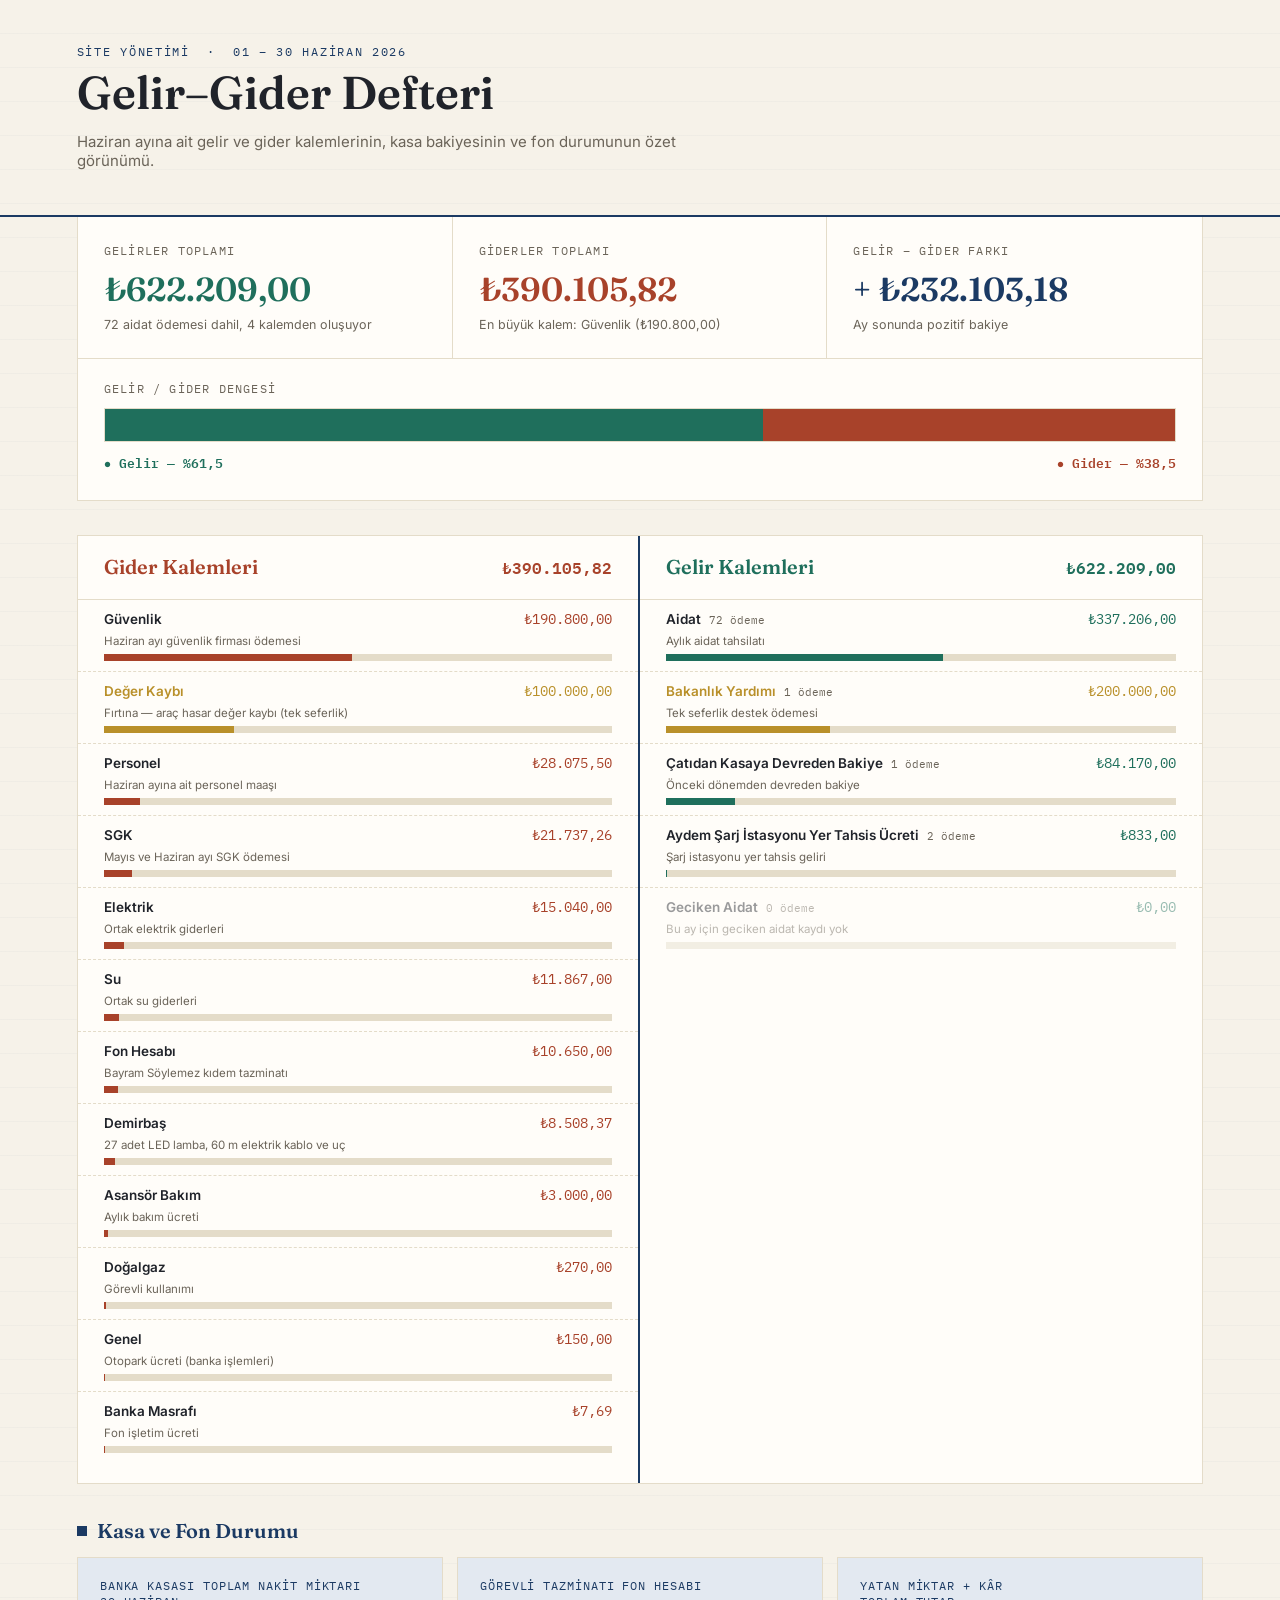
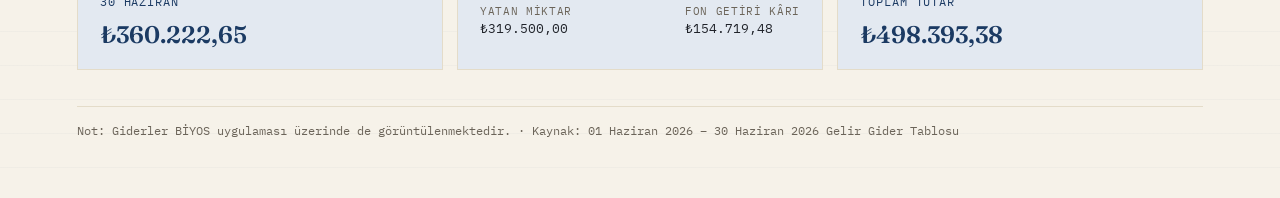
==== index.html @ e523b94d "Add files via upload" ====
<!DOCTYPE html>
<html lang="tr">
<head>
<meta charset="UTF-8">
<title>Haziran 2026 · Gelir–Gider Defteri</title>
<meta name="viewport" content="width=device-width, initial-scale=1.0">
<link rel="preconnect" href="https://fonts.googleapis.com">
<link href="https://fonts.googleapis.com/css2?family=Fraunces:opsz,wght@9..144,400;9..144,500;9..144,600;9..144,700&family=Inter:wght@400;500;600;700&family=IBM+Plex+Mono:wght@400;500;600;700&display=swap" rel="stylesheet">
<style>
  :root{
    --paper:#F6F2E9;
    --paper-rule: rgba(27,58,99,0.06);
    --surface:#FFFDF9;
    --border:#E4DCC9;
    --ink:#20232A;
    --ink-soft:#6B6459;
    --expense:#A8422A;
    --expense-soft:#F4E3DB;
    --income:#1F6F5C;
    --income-soft:#DFEDE7;
    --navy:#1B3A63;
    --navy-soft:#E3E9F1;
    --gold:#B9902A;
  }
  *{box-sizing:border-box;}
  html,body{margin:0;padding:0;}
  body{
    background:
      repeating-linear-gradient(to bottom, transparent 0px, transparent 33px, var(--paper-rule) 34px),
      var(--paper);
    color:var(--ink);
    font-family:'Inter',sans-serif;
    padding:0 0 60px 0;
  }
  .mono{font-family:'IBM Plex Mono',monospace; font-variant-numeric: tabular-nums;}

  /* ===== Header ===== */
  header{
    padding:44px 6vw 30px 6vw;
    border-bottom:2px solid var(--navy);
    position:relative;
  }
  .eyebrow{
    font-family:'IBM Plex Mono',monospace;
    text-transform:uppercase;
    letter-spacing:.14em;
    font-size:12px;
    color:var(--navy);
    margin:0 0 10px 0;
  }
  h1{
    font-family:'Fraunces',serif;
    font-weight:600;
    font-optical-sizing:auto;
    font-size:clamp(28px,4vw,46px);
    margin:0 0 6px 0;
    color:var(--ink);
    line-height:1.05;
  }
  .subtitle{
    color:var(--ink-soft);
    font-size:15px;
    max-width:640px;
  }

  /* ===== Hero stats ===== */
  .hero{
    display:grid;
    grid-template-columns:repeat(3,1fr);
    gap:0;
    margin:0 6vw;
    border:1px solid var(--border);
    border-top:none;
    background:var(--surface);
  }
  .hero-cell{
    padding:26px 26px;
    border-right:1px solid var(--border);
    position:relative;
  }
  .hero-cell:last-child{border-right:none;}
  .hero-cell .label{
    font-size:12px;
    text-transform:uppercase;
    letter-spacing:.1em;
    color:var(--ink-soft);
    font-family:'IBM Plex Mono',monospace;
    margin-bottom:10px;
  }
  .hero-cell .amount{
    font-family:'Fraunces',serif;
    font-size:clamp(22px,2.6vw,34px);
    font-weight:600;
  }
  .hero-cell.expense .amount{color:var(--expense);}
  .hero-cell.income .amount{color:var(--income);}
  .hero-cell.net .amount{color:var(--navy);}
  .hero-cell .sub{
    margin-top:8px;
    font-size:12.5px;
    color:var(--ink-soft);
  }
  .arrow{position:absolute; top:26px; right:26px; font-size:18px; opacity:.5;}

  /* ===== Balance bar (signature) ===== */
  .balance-wrap{
    margin:0 6vw;
    padding:22px 26px 26px 26px;
    background:var(--surface);
    border:1px solid var(--border);
    border-top:none;
  }
  .balance-label{
    font-family:'IBM Plex Mono',monospace;
    font-size:12px;
    text-transform:uppercase;
    letter-spacing:.1em;
    color:var(--ink-soft);
    margin-bottom:12px;
  }
  .balance-track{
    display:flex;
    width:100%;
    height:34px;
    border:1px solid var(--border);
    overflow:hidden;
  }
  .balance-income{background:var(--income);}
  .balance-expense{background:var(--expense);}
  .balance-legend{
    display:flex;
    justify-content:space-between;
    margin-top:10px;
    font-size:12.5px;
    color:var(--ink-soft);
    font-family:'IBM Plex Mono',monospace;
  }
  .balance-legend span.income-tag{color:var(--income); font-weight:600;}
  .balance-legend span.expense-tag{color:var(--expense); font-weight:600;}

  /* ===== Ledger spread ===== */
  .ledger{
    margin:34px 6vw 0 6vw;
    display:grid;
    grid-template-columns:1fr 1fr;
    gap:0;
    border:1px solid var(--border);
  }
  .page{
    background:var(--surface);
    padding:0 0 20px 0;
  }
  .page.expense-page{border-right:2px solid var(--navy);}
  .page-head{
    padding:18px 26px;
    display:flex;
    align-items:baseline;
    justify-content:space-between;
    border-bottom:1px solid var(--border);
  }
  .page-head h2{
    font-family:'Fraunces',serif;
    font-size:20px;
    font-weight:600;
    margin:0;
  }
  .expense-page .page-head h2{color:var(--expense);}
  .income-page .page-head h2{color:var(--income);}
  .page-head .total{
    font-family:'IBM Plex Mono',monospace;
    font-weight:600;
    font-size:16px;
  }
  .expense-page .page-head .total{color:var(--expense);}
  .income-page .page-head .total{color:var(--income);}

  .row{
    padding:10px 26px;
    border-bottom:1px dashed var(--border);
  }
  .row:last-child{border-bottom:none;}
  .row-top{
    display:flex;
    justify-content:space-between;
    align-items:baseline;
    gap:10px;
    margin-bottom:6px;
  }
  .row-name{
    font-weight:600;
    font-size:13.5px;
  }
  .row-amount{
    font-family:'IBM Plex Mono',monospace;
    font-size:13.5px;
    white-space:nowrap;
  }
  .row-desc{
    font-size:11.5px;
    color:var(--ink-soft);
    margin-bottom:6px;
  }
  .bar-track{
    height:7px;
    background:var(--border);
    width:100%;
    overflow:hidden;
  }
  .bar-fill{height:100%;}
  .expense-page .bar-fill{background:var(--expense);}
  .income-page .bar-fill{background:var(--income);}
  .expense-page .row-amount{color:var(--expense);}
  .income-page .row-amount{color:var(--income);}
  .income-page .row-name.count::after{
    content: attr(data-count);
    font-family:'IBM Plex Mono',monospace;
    font-size:10.5px;
    color:var(--ink-soft);
    font-weight:400;
    margin-left:8px;
  }
  .zero-row{opacity:.45;}
  .highlight-row .row-name{color:var(--gold);}
  .highlight-row .bar-fill{background:var(--gold) !important;}
  .highlight-row .row-amount{color:var(--gold) !important;}

  /* ===== Cash section ===== */
  .cash-section{
    margin:34px 6vw 0 6vw;
  }
  .cash-title{
    font-family:'Fraunces',serif;
    font-size:20px;
    font-weight:600;
    color:var(--navy);
    margin-bottom:14px;
    display:flex;
    align-items:center;
    gap:10px;
  }
  .cash-title::before{
    content:"";
    width:10px;height:10px;
    background:var(--navy);
    display:inline-block;
  }
  .cash-grid{
    display:grid;
    grid-template-columns:repeat(3,1fr);
    gap:14px;
  }
  .cash-card{
    background:var(--navy-soft);
    border:1px solid var(--border);
    padding:20px 22px;
  }
  .cash-card .label{
    font-family:'IBM Plex Mono',monospace;
    font-size:11.5px;
    text-transform:uppercase;
    letter-spacing:.08em;
    color:var(--navy);
    margin-bottom:10px;
    line-height:1.4;
  }
  .cash-card .amount{
    font-family:'Fraunces',serif;
    font-size:24px;
    font-weight:600;
    color:var(--navy);
  }
  .cash-card .sub{
    margin-top:8px;
    font-size:12px;
    color:var(--ink-soft);
    font-family:'IBM Plex Mono',monospace;
  }
  .cash-card.wide .split{
    display:flex;
    justify-content:space-between;
    margin-top:8px;
    font-size:13px;
  }
  .cash-card.wide .split div{font-family:'IBM Plex Mono',monospace;}
  .cash-card.wide .split .k{color:var(--ink-soft); font-size:11px; text-transform:uppercase; letter-spacing:.06em; margin-bottom:2px;}

  footer{
    margin:36px 6vw 0 6vw;
    padding-top:16px;
    border-top:1px solid var(--border);
    font-size:11.5px;
    color:var(--ink-soft);
    font-family:'IBM Plex Mono',monospace;
  }

  @media (max-width: 820px){
    .hero{grid-template-columns:1fr;}
    .hero-cell{border-right:none; border-bottom:1px solid var(--border);}
    .arrow{display:none;}
    .ledger{grid-template-columns:1fr;}
    .page.expense-page{border-right:none; border-bottom:2px solid var(--navy);}
    .cash-grid{grid-template-columns:1fr;}
  }

  @media (max-width: 560px){
    header{padding:28px 5vw 22px 5vw;}
    .hero, .balance-wrap, .ledger, .cash-section, footer{margin-left:5vw; margin-right:5vw;}
    h1{font-size:26px;}
    .subtitle{font-size:13.5px;}
    .hero-cell{padding:18px 18px;}
    .hero-cell .amount{font-size:22px;}
    .page-head{padding:14px 16px; flex-wrap:wrap; gap:6px;}
    .page-head h2{font-size:17px;}
    .page-head .total{font-size:14px;}
    .row{padding:9px 16px;}
    .row-top{flex-wrap:wrap; row-gap:2px;}
    .row-name{font-size:12.5px;}
    .row-amount{font-size:12.5px;}
    .row-desc{font-size:10.5px;}
    .cash-card{padding:16px 16px;}
    .cash-card .amount{font-size:20px;}
    .balance-wrap{padding:16px 16px 20px 16px;}
  }

  @media (max-width: 380px){
    .row-name.count::after{display:block; margin-left:0;}
  }
</style>
</head>
<body>

<header>
  <p class="eyebrow">Site Yönetimi &nbsp;·&nbsp; 01 – 30 Haziran 2026</p>
  <h1>Gelir–Gider Defteri</h1>
  <p class="subtitle">Haziran ayına ait gelir ve gider kalemlerinin, kasa bakiyesinin ve fon durumunun özet görünümü.</p>
</header>

<section class="hero">
  <div class="hero-cell income">
    <div class="label">Gelirler Toplamı</div>
    <div class="amount">₺622.209,00</div>
    <div class="sub">72 aidat ödemesi dahil, 4 kalemden oluşuyor</div>
  </div>
  <div class="hero-cell expense">
    <div class="label">Giderler Toplamı</div>
    <div class="amount">₺390.105,82</div>
    <div class="sub">En büyük kalem: Güvenlik (₺190.800,00)</div>
  </div>
  <div class="hero-cell net">
    <div class="label">Gelir – Gider Farkı</div>
    <div class="amount">+ ₺232.103,18</div>
    <div class="sub">Ay sonunda pozitif bakiye</div>
  </div>
</section>

<div class="balance-wrap">
  <div class="balance-label">Gelir / Gider Dengesi</div>
  <div class="balance-track">
    <div class="balance-income" style="width:61.5%"></div>
    <div class="balance-expense" style="width:38.5%"></div>
  </div>
  <div class="balance-legend">
    <span class="income-tag">● Gelir — %61,5</span>
    <span class="expense-tag">● Gider — %38,5</span>
  </div>
</div>

<section class="ledger">

  <!-- EXPENSE PAGE -->
  <div class="page expense-page">
    <div class="page-head">
      <h2>Gider Kalemleri</h2>
      <div class="total mono">₺390.105,82</div>
    </div>

    <div class="row">
      <div class="row-top"><span class="row-name">Güvenlik</span><span class="row-amount">₺190.800,00</span></div>
      <div class="row-desc">Haziran ayı güvenlik firması ödemesi</div>
      <div class="bar-track"><div class="bar-fill" style="width:48.9%"></div></div>
    </div>

    <div class="row highlight-row">
      <div class="row-top"><span class="row-name">Değer Kaybı</span><span class="row-amount">₺100.000,00</span></div>
      <div class="row-desc">Fırtına — araç hasar değer kaybı (tek seferlik)</div>
      <div class="bar-track"><div class="bar-fill" style="width:25.6%"></div></div>
    </div>

    <div class="row">
      <div class="row-top"><span class="row-name">Personel</span><span class="row-amount">₺28.075,50</span></div>
      <div class="row-desc">Haziran ayına ait personel maaşı</div>
      <div class="bar-track"><div class="bar-fill" style="width:7.2%"></div></div>
    </div>

    <div class="row">
      <div class="row-top"><span class="row-name">SGK</span><span class="row-amount">₺21.737,26</span></div>
      <div class="row-desc">Mayıs ve Haziran ayı SGK ödemesi</div>
      <div class="bar-track"><div class="bar-fill" style="width:5.6%"></div></div>
    </div>

    <div class="row">
      <div class="row-top"><span class="row-name">Elektrik</span><span class="row-amount">₺15.040,00</span></div>
      <div class="row-desc">Ortak elektrik giderleri</div>
      <div class="bar-track"><div class="bar-fill" style="width:3.9%"></div></div>
    </div>

    <div class="row">
      <div class="row-top"><span class="row-name">Su</span><span class="row-amount">₺11.867,00</span></div>
      <div class="row-desc">Ortak su giderleri</div>
      <div class="bar-track"><div class="bar-fill" style="width:3.0%"></div></div>
    </div>

    <div class="row">
      <div class="row-top"><span class="row-name">Fon Hesabı</span><span class="row-amount">₺10.650,00</span></div>
      <div class="row-desc">Bayram Söylemez kıdem tazminatı</div>
      <div class="bar-track"><div class="bar-fill" style="width:2.7%"></div></div>
    </div>

    <div class="row">
      <div class="row-top"><span class="row-name">Demirbaş</span><span class="row-amount">₺8.508,37</span></div>
      <div class="row-desc">27 adet LED lamba, 60 m elektrik kablo ve uç</div>
      <div class="bar-track"><div class="bar-fill" style="width:2.2%"></div></div>
    </div>

    <div class="row">
      <div class="row-top"><span class="row-name">Asansör Bakım</span><span class="row-amount">₺3.000,00</span></div>
      <div class="row-desc">Aylık bakım ücreti</div>
      <div class="bar-track"><div class="bar-fill" style="width:0.8%"></div></div>
    </div>

    <div class="row">
      <div class="row-top"><span class="row-name">Doğalgaz</span><span class="row-amount">₺270,00</span></div>
      <div class="row-desc">Görevli kullanımı</div>
      <div class="bar-track"><div class="bar-fill" style="width:0.4%"></div></div>
    </div>

    <div class="row">
      <div class="row-top"><span class="row-name">Genel</span><span class="row-amount">₺150,00</span></div>
      <div class="row-desc">Otopark ücreti (banka işlemleri)</div>
      <div class="bar-track"><div class="bar-fill" style="width:0.2%"></div></div>
    </div>

    <div class="row">
      <div class="row-top"><span class="row-name">Banka Masrafı</span><span class="row-amount">₺7,69</span></div>
      <div class="row-desc">Fon işletim ücreti</div>
      <div class="bar-track"><div class="bar-fill" style="width:0.1%"></div></div>
    </div>
  </div>

  <!-- INCOME PAGE -->
  <div class="page income-page">
    <div class="page-head">
      <h2>Gelir Kalemleri</h2>
      <div class="total mono">₺622.209,00</div>
    </div>

    <div class="row">
      <div class="row-top"><span class="row-name count" data-count="72 ödeme">Aidat</span><span class="row-amount">₺337.206,00</span></div>
      <div class="row-desc">Aylık aidat tahsilatı</div>
      <div class="bar-track"><div class="bar-fill" style="width:54.2%"></div></div>
    </div>

    <div class="row highlight-row">
      <div class="row-top"><span class="row-name count" data-count="1 ödeme">Bakanlık Yardımı</span><span class="row-amount">₺200.000,00</span></div>
      <div class="row-desc">Tek seferlik destek ödemesi</div>
      <div class="bar-track"><div class="bar-fill" style="width:32.1%"></div></div>
    </div>

    <div class="row">
      <div class="row-top"><span class="row-name count" data-count="1 ödeme">Çatıdan Kasaya Devreden Bakiye</span><span class="row-amount">₺84.170,00</span></div>
      <div class="row-desc">Önceki dönemden devreden bakiye</div>
      <div class="bar-track"><div class="bar-fill" style="width:13.5%"></div></div>
    </div>

    <div class="row">
      <div class="row-top"><span class="row-name count" data-count="2 ödeme">Aydem Şarj İstasyonu Yer Tahsis Ücreti</span><span class="row-amount">₺833,00</span></div>
      <div class="row-desc">Şarj istasyonu yer tahsis geliri</div>
      <div class="bar-track"><div class="bar-fill" style="width:0.15%"></div></div>
    </div>

    <div class="row zero-row">
      <div class="row-top"><span class="row-name count" data-count="0 ödeme">Geciken Aidat</span><span class="row-amount">₺0,00</span></div>
      <div class="row-desc">Bu ay için geciken aidat kaydı yok</div>
      <div class="bar-track"><div class="bar-fill" style="width:0%"></div></div>
    </div>
  </div>

</section>

<section class="cash-section">
  <div class="cash-title">Kasa ve Fon Durumu</div>
  <div class="cash-grid">
    <div class="cash-card">
      <div class="label">Banka Kasası Toplam Nakit Miktarı<br>30 Haziran</div>
      <div class="amount">₺360.222,65</div>
    </div>
    <div class="cash-card wide">
      <div class="label">Görevli Tazminatı Fon Hesabı</div>
      <div class="split">
        <div><div class="k">Yatan Miktar</div>₺319.500,00</div>
        <div><div class="k">Fon Getiri Kârı</div>₺154.719,48</div>
      </div>
    </div>
    <div class="cash-card">
      <div class="label">Yatan Miktar + Kâr<br>Toplam Tutar</div>
      <div class="amount">₺498.393,38</div>
    </div>
  </div>
</section>

<footer>
  Not: Giderler BİYOS uygulaması üzerinde de görüntülenmektedir. · Kaynak: 01 Haziran 2026 – 30 Haziran 2026 Gelir Gider Tablosu
</footer>

</body>
</html>
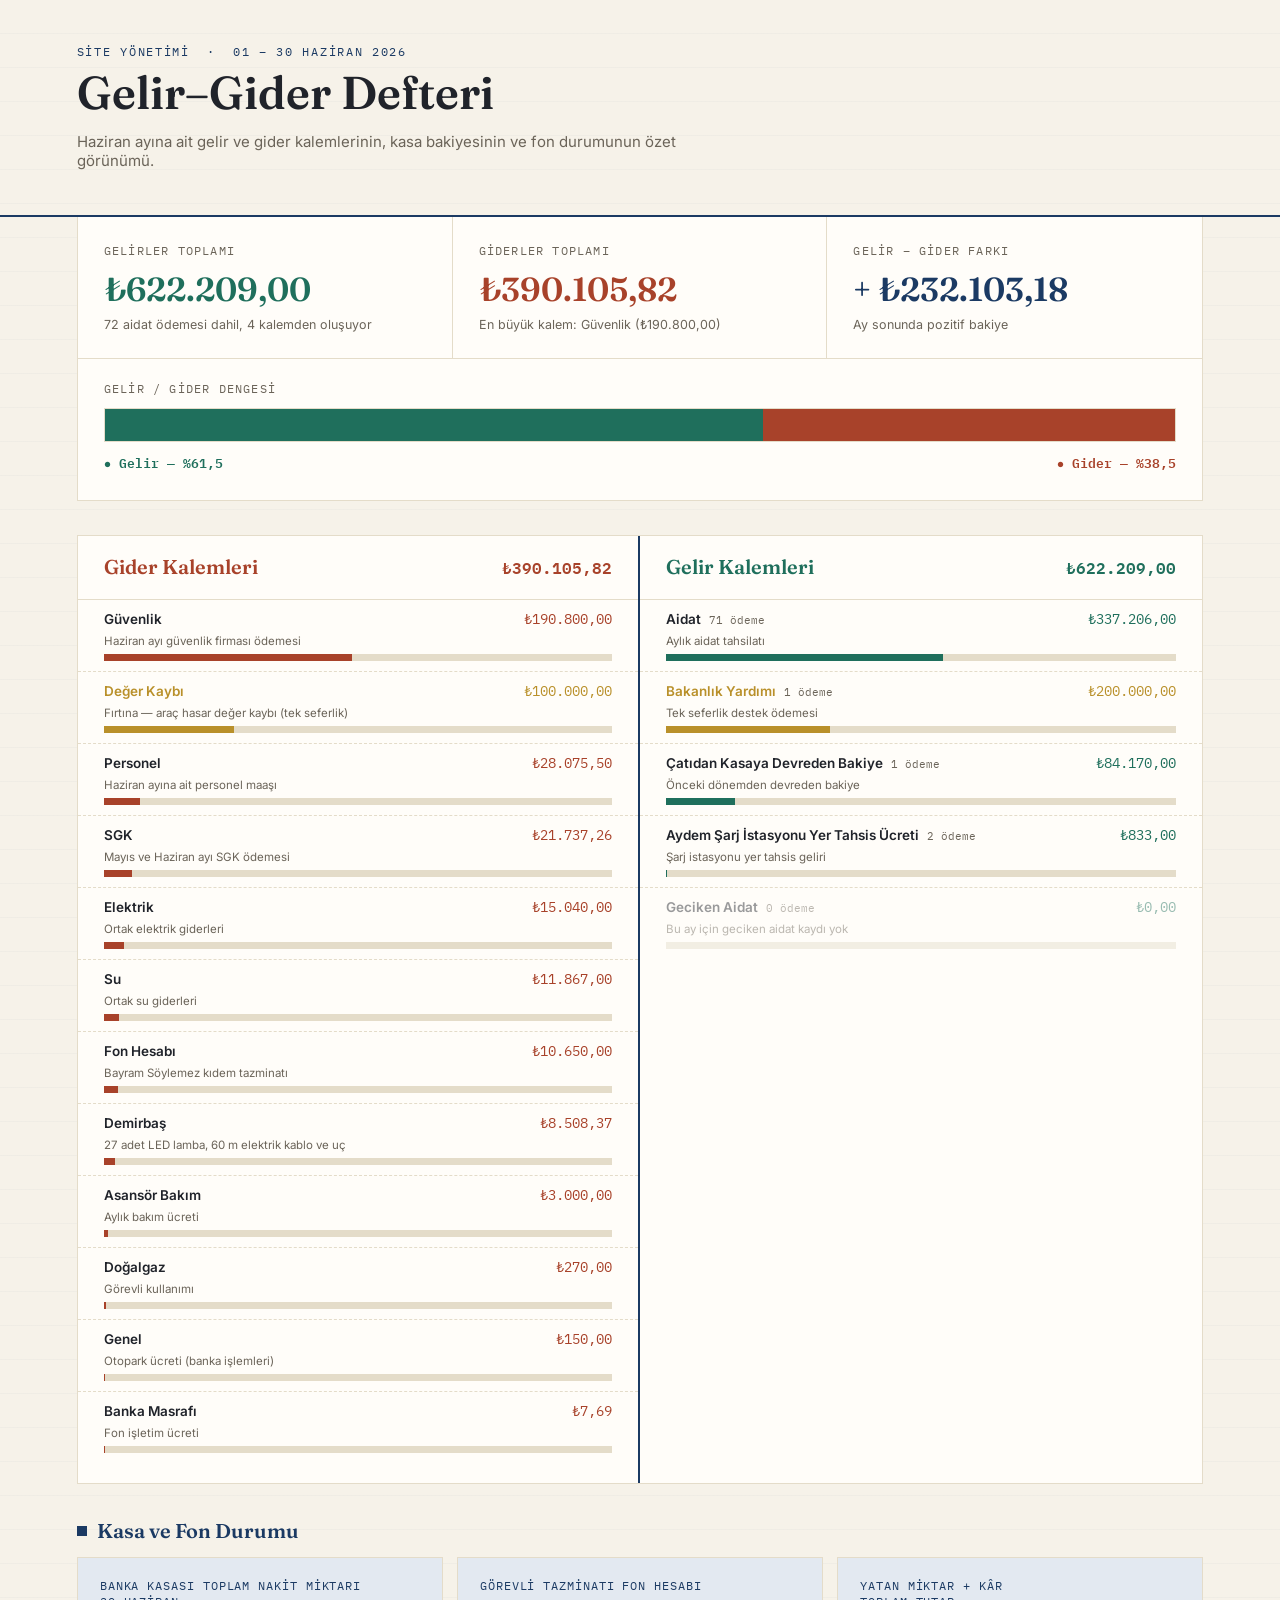
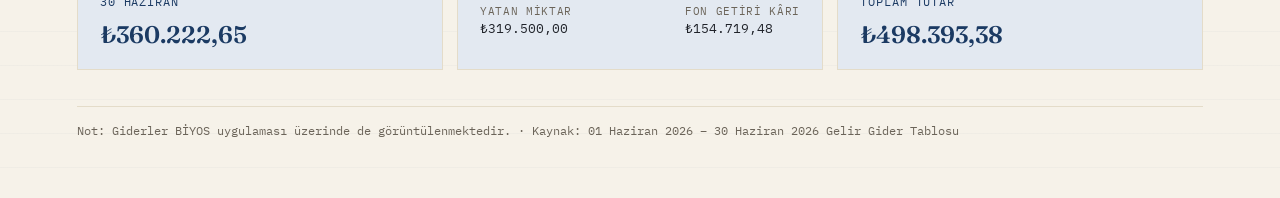
==== commit c2d46f9e: "Update index.html" ====
--- a/index.html
+++ b/index.html
@@ -455,7 +455,7 @@
     </div>
 
     <div class="row">
-      <div class="row-top"><span class="row-name count" data-count="72 ödeme">Aidat</span><span class="row-amount">₺337.206,00</span></div>
+      <div class="row-top"><span class="row-name count" data-count="71 ödeme">Aidat</span><span class="row-amount">₺337.206,00</span></div>
       <div class="row-desc">Aylık aidat tahsilatı</div>
       <div class="bar-track"><div class="bar-fill" style="width:54.2%"></div></div>
     </div>
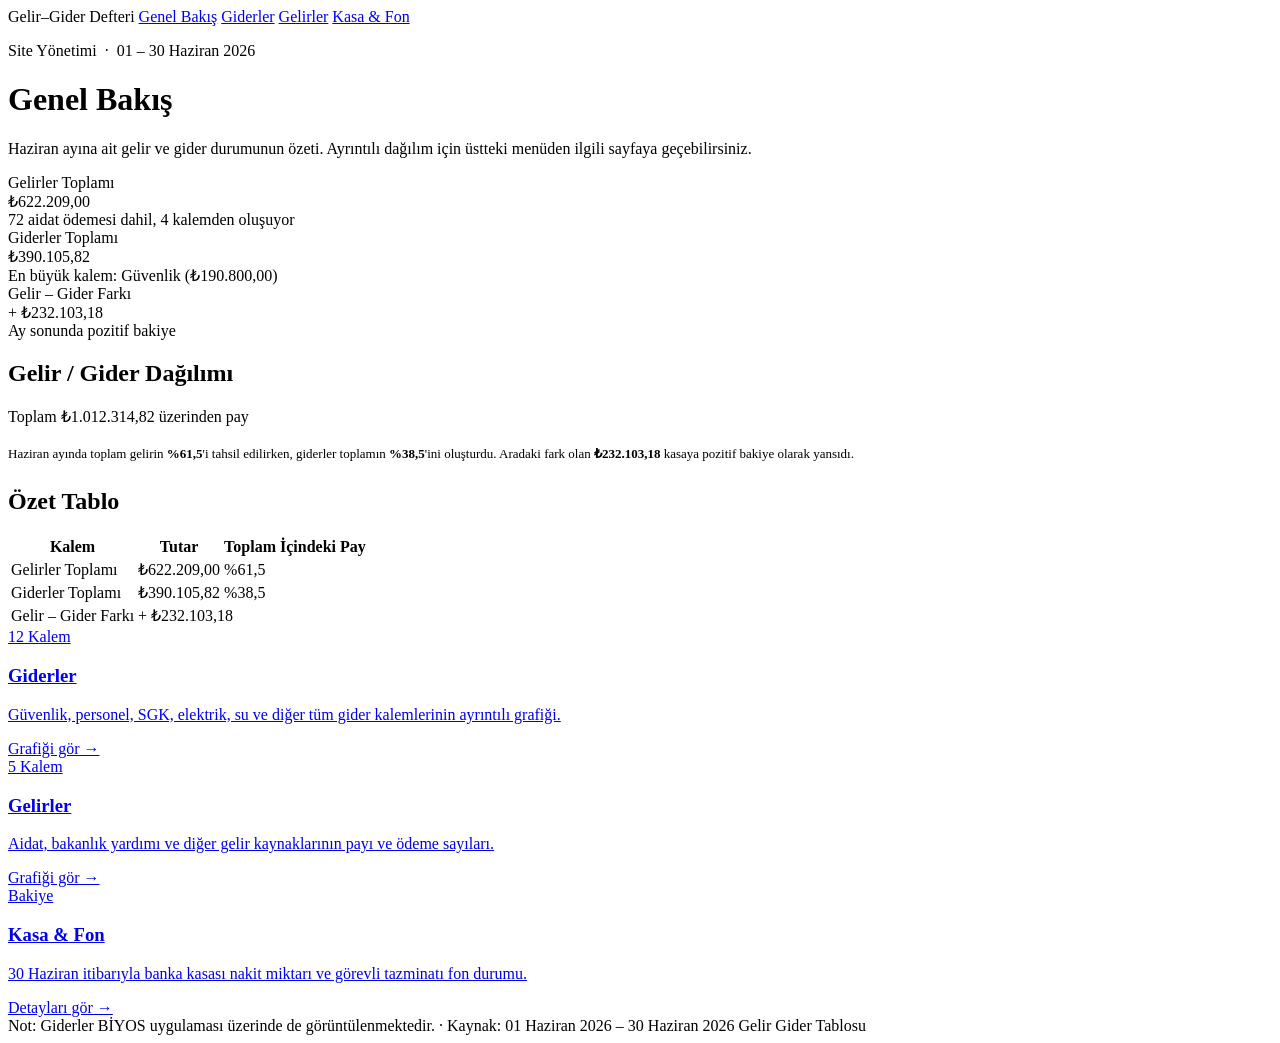
==== commit 4217d53e: "Add files via upload" ====
--- a/index.html
+++ b/index.html
@@ -6,333 +6,22 @@
 <meta name="viewport" content="width=device-width, initial-scale=1.0">
 <link rel="preconnect" href="https://fonts.googleapis.com">
 <link href="https://fonts.googleapis.com/css2?family=Fraunces:opsz,wght@9..144,400;9..144,500;9..144,600;9..144,700&family=Inter:wght@400;500;600;700&family=IBM+Plex+Mono:wght@400;500;600;700&display=swap" rel="stylesheet">
-<style>
-  :root{
-    --paper:#F6F2E9;
-    --paper-rule: rgba(27,58,99,0.06);
-    --surface:#FFFDF9;
-    --border:#E4DCC9;
-    --ink:#20232A;
-    --ink-soft:#6B6459;
-    --expense:#A8422A;
-    --expense-soft:#F4E3DB;
-    --income:#1F6F5C;
-    --income-soft:#DFEDE7;
-    --navy:#1B3A63;
-    --navy-soft:#E3E9F1;
-    --gold:#B9902A;
-  }
-  *{box-sizing:border-box;}
-  html,body{margin:0;padding:0;}
-  body{
-    background:
-      repeating-linear-gradient(to bottom, transparent 0px, transparent 33px, var(--paper-rule) 34px),
-      var(--paper);
-    color:var(--ink);
-    font-family:'Inter',sans-serif;
-    padding:0 0 60px 0;
-  }
-  .mono{font-family:'IBM Plex Mono',monospace; font-variant-numeric: tabular-nums;}
-
-  /* ===== Header ===== */
-  header{
-    padding:44px 6vw 30px 6vw;
-    border-bottom:2px solid var(--navy);
-    position:relative;
-  }
-  .eyebrow{
-    font-family:'IBM Plex Mono',monospace;
-    text-transform:uppercase;
-    letter-spacing:.14em;
-    font-size:12px;
-    color:var(--navy);
-    margin:0 0 10px 0;
-  }
-  h1{
-    font-family:'Fraunces',serif;
-    font-weight:600;
-    font-optical-sizing:auto;
-    font-size:clamp(28px,4vw,46px);
-    margin:0 0 6px 0;
-    color:var(--ink);
-    line-height:1.05;
-  }
-  .subtitle{
-    color:var(--ink-soft);
-    font-size:15px;
-    max-width:640px;
-  }
-
-  /* ===== Hero stats ===== */
-  .hero{
-    display:grid;
-    grid-template-columns:repeat(3,1fr);
-    gap:0;
-    margin:0 6vw;
-    border:1px solid var(--border);
-    border-top:none;
-    background:var(--surface);
-  }
-  .hero-cell{
-    padding:26px 26px;
-    border-right:1px solid var(--border);
-    position:relative;
-  }
-  .hero-cell:last-child{border-right:none;}
-  .hero-cell .label{
-    font-size:12px;
-    text-transform:uppercase;
-    letter-spacing:.1em;
-    color:var(--ink-soft);
-    font-family:'IBM Plex Mono',monospace;
-    margin-bottom:10px;
-  }
-  .hero-cell .amount{
-    font-family:'Fraunces',serif;
-    font-size:clamp(22px,2.6vw,34px);
-    font-weight:600;
-  }
-  .hero-cell.expense .amount{color:var(--expense);}
-  .hero-cell.income .amount{color:var(--income);}
-  .hero-cell.net .amount{color:var(--navy);}
-  .hero-cell .sub{
-    margin-top:8px;
-    font-size:12.5px;
-    color:var(--ink-soft);
-  }
-  .arrow{position:absolute; top:26px; right:26px; font-size:18px; opacity:.5;}
-
-  /* ===== Balance bar (signature) ===== */
-  .balance-wrap{
-    margin:0 6vw;
-    padding:22px 26px 26px 26px;
-    background:var(--surface);
-    border:1px solid var(--border);
-    border-top:none;
-  }
-  .balance-label{
-    font-family:'IBM Plex Mono',monospace;
-    font-size:12px;
-    text-transform:uppercase;
-    letter-spacing:.1em;
-    color:var(--ink-soft);
-    margin-bottom:12px;
-  }
-  .balance-track{
-    display:flex;
-    width:100%;
-    height:34px;
-    border:1px solid var(--border);
-    overflow:hidden;
-  }
-  .balance-income{background:var(--income);}
-  .balance-expense{background:var(--expense);}
-  .balance-legend{
-    display:flex;
-    justify-content:space-between;
-    margin-top:10px;
-    font-size:12.5px;
-    color:var(--ink-soft);
-    font-family:'IBM Plex Mono',monospace;
-  }
-  .balance-legend span.income-tag{color:var(--income); font-weight:600;}
-  .balance-legend span.expense-tag{color:var(--expense); font-weight:600;}
-
-  /* ===== Ledger spread ===== */
-  .ledger{
-    margin:34px 6vw 0 6vw;
-    display:grid;
-    grid-template-columns:1fr 1fr;
-    gap:0;
-    border:1px solid var(--border);
-  }
-  .page{
-    background:var(--surface);
-    padding:0 0 20px 0;
-  }
-  .page.expense-page{border-right:2px solid var(--navy);}
-  .page-head{
-    padding:18px 26px;
-    display:flex;
-    align-items:baseline;
-    justify-content:space-between;
-    border-bottom:1px solid var(--border);
-  }
-  .page-head h2{
-    font-family:'Fraunces',serif;
-    font-size:20px;
-    font-weight:600;
-    margin:0;
-  }
-  .expense-page .page-head h2{color:var(--expense);}
-  .income-page .page-head h2{color:var(--income);}
-  .page-head .total{
-    font-family:'IBM Plex Mono',monospace;
-    font-weight:600;
-    font-size:16px;
-  }
-  .expense-page .page-head .total{color:var(--expense);}
-  .income-page .page-head .total{color:var(--income);}
-
-  .row{
-    padding:10px 26px;
-    border-bottom:1px dashed var(--border);
-  }
-  .row:last-child{border-bottom:none;}
-  .row-top{
-    display:flex;
-    justify-content:space-between;
-    align-items:baseline;
-    gap:10px;
-    margin-bottom:6px;
-  }
-  .row-name{
-    font-weight:600;
-    font-size:13.5px;
-  }
-  .row-amount{
-    font-family:'IBM Plex Mono',monospace;
-    font-size:13.5px;
-    white-space:nowrap;
-  }
-  .row-desc{
-    font-size:11.5px;
-    color:var(--ink-soft);
-    margin-bottom:6px;
-  }
-  .bar-track{
-    height:7px;
-    background:var(--border);
-    width:100%;
-    overflow:hidden;
-  }
-  .bar-fill{height:100%;}
-  .expense-page .bar-fill{background:var(--expense);}
-  .income-page .bar-fill{background:var(--income);}
-  .expense-page .row-amount{color:var(--expense);}
-  .income-page .row-amount{color:var(--income);}
-  .income-page .row-name.count::after{
-    content: attr(data-count);
-    font-family:'IBM Plex Mono',monospace;
-    font-size:10.5px;
-    color:var(--ink-soft);
-    font-weight:400;
-    margin-left:8px;
-  }
-  .zero-row{opacity:.45;}
-  .highlight-row .row-name{color:var(--gold);}
-  .highlight-row .bar-fill{background:var(--gold) !important;}
-  .highlight-row .row-amount{color:var(--gold) !important;}
-
-  /* ===== Cash section ===== */
-  .cash-section{
-    margin:34px 6vw 0 6vw;
-  }
-  .cash-title{
-    font-family:'Fraunces',serif;
-    font-size:20px;
-    font-weight:600;
-    color:var(--navy);
-    margin-bottom:14px;
-    display:flex;
-    align-items:center;
-    gap:10px;
-  }
-  .cash-title::before{
-    content:"";
-    width:10px;height:10px;
-    background:var(--navy);
-    display:inline-block;
-  }
-  .cash-grid{
-    display:grid;
-    grid-template-columns:repeat(3,1fr);
-    gap:14px;
-  }
-  .cash-card{
-    background:var(--navy-soft);
-    border:1px solid var(--border);
-    padding:20px 22px;
-  }
-  .cash-card .label{
-    font-family:'IBM Plex Mono',monospace;
-    font-size:11.5px;
-    text-transform:uppercase;
-    letter-spacing:.08em;
-    color:var(--navy);
-    margin-bottom:10px;
-    line-height:1.4;
-  }
-  .cash-card .amount{
-    font-family:'Fraunces',serif;
-    font-size:24px;
-    font-weight:600;
-    color:var(--navy);
-  }
-  .cash-card .sub{
-    margin-top:8px;
-    font-size:12px;
-    color:var(--ink-soft);
-    font-family:'IBM Plex Mono',monospace;
-  }
-  .cash-card.wide .split{
-    display:flex;
-    justify-content:space-between;
-    margin-top:8px;
-    font-size:13px;
-  }
-  .cash-card.wide .split div{font-family:'IBM Plex Mono',monospace;}
-  .cash-card.wide .split .k{color:var(--ink-soft); font-size:11px; text-transform:uppercase; letter-spacing:.06em; margin-bottom:2px;}
-
-  footer{
-    margin:36px 6vw 0 6vw;
-    padding-top:16px;
-    border-top:1px solid var(--border);
-    font-size:11.5px;
-    color:var(--ink-soft);
-    font-family:'IBM Plex Mono',monospace;
-  }
-
-  @media (max-width: 820px){
-    .hero{grid-template-columns:1fr;}
-    .hero-cell{border-right:none; border-bottom:1px solid var(--border);}
-    .arrow{display:none;}
-    .ledger{grid-template-columns:1fr;}
-    .page.expense-page{border-right:none; border-bottom:2px solid var(--navy);}
-    .cash-grid{grid-template-columns:1fr;}
-  }
-
-  @media (max-width: 560px){
-    header{padding:28px 5vw 22px 5vw;}
-    .hero, .balance-wrap, .ledger, .cash-section, footer{margin-left:5vw; margin-right:5vw;}
-    h1{font-size:26px;}
-    .subtitle{font-size:13.5px;}
-    .hero-cell{padding:18px 18px;}
-    .hero-cell .amount{font-size:22px;}
-    .page-head{padding:14px 16px; flex-wrap:wrap; gap:6px;}
-    .page-head h2{font-size:17px;}
-    .page-head .total{font-size:14px;}
-    .row{padding:9px 16px;}
-    .row-top{flex-wrap:wrap; row-gap:2px;}
-    .row-name{font-size:12.5px;}
-    .row-amount{font-size:12.5px;}
-    .row-desc{font-size:10.5px;}
-    .cash-card{padding:16px 16px;}
-    .cash-card .amount{font-size:20px;}
-    .balance-wrap{padding:16px 16px 20px 16px;}
-  }
-
-  @media (max-width: 380px){
-    .row-name.count::after{display:block; margin-left:0;}
-  }
-</style>
+<link rel="stylesheet" href="assets/style.css">
 </head>
 <body>
 
-<header>
+<nav class="topnav">
+  <span class="brand">Gelir–Gider Defteri</span>
+  <a href="index.html" class="active">Genel Bakış</a>
+  <a href="giderler.html">Giderler</a>
+  <a href="gelirler.html">Gelirler</a>
+  <a href="kasa.html">Kasa &amp; Fon</a>
+</nav>
+
+<header class="page-header">
   <p class="eyebrow">Site Yönetimi &nbsp;·&nbsp; 01 – 30 Haziran 2026</p>
-  <h1>Gelir–Gider Defteri</h1>
-  <p class="subtitle">Haziran ayına ait gelir ve gider kalemlerinin, kasa bakiyesinin ve fon durumunun özet görünümü.</p>
+  <h1>Genel Bakış</h1>
+  <p class="subtitle">Haziran ayına ait gelir ve gider durumunun özeti. Ayrıntılı dağılım için üstteki menüden ilgili sayfaya geçebilirsiniz.</p>
 </header>
 
 <section class="hero">
@@ -353,164 +42,89 @@
   </div>
 </section>
 
-<div class="balance-wrap">
-  <div class="balance-label">Gelir / Gider Dengesi</div>
-  <div class="balance-track">
-    <div class="balance-income" style="width:61.5%"></div>
-    <div class="balance-expense" style="width:38.5%"></div>
+<section class="section">
+  <div class="section-head">
+    <h2>Gelir / Gider Dağılımı</h2>
   </div>
-  <div class="balance-legend">
-    <span class="income-tag">● Gelir — %61,5</span>
-    <span class="expense-tag">● Gider — %38,5</span>
-  </div>
-</div>
-
-<section class="ledger">
-
-  <!-- EXPENSE PAGE -->
-  <div class="page expense-page">
-    <div class="page-head">
-      <h2>Gider Kalemleri</h2>
-      <div class="total mono">₺390.105,82</div>
-    </div>
-
-    <div class="row">
-      <div class="row-top"><span class="row-name">Güvenlik</span><span class="row-amount">₺190.800,00</span></div>
-      <div class="row-desc">Haziran ayı güvenlik firması ödemesi</div>
-      <div class="bar-track"><div class="bar-fill" style="width:48.9%"></div></div>
-    </div>
-
-    <div class="row highlight-row">
-      <div class="row-top"><span class="row-name">Değer Kaybı</span><span class="row-amount">₺100.000,00</span></div>
-      <div class="row-desc">Fırtına — araç hasar değer kaybı (tek seferlik)</div>
-      <div class="bar-track"><div class="bar-fill" style="width:25.6%"></div></div>
-    </div>
-
-    <div class="row">
-      <div class="row-top"><span class="row-name">Personel</span><span class="row-amount">₺28.075,50</span></div>
-      <div class="row-desc">Haziran ayına ait personel maaşı</div>
-      <div class="bar-track"><div class="bar-fill" style="width:7.2%"></div></div>
-    </div>
-
-    <div class="row">
-      <div class="row-top"><span class="row-name">SGK</span><span class="row-amount">₺21.737,26</span></div>
-      <div class="row-desc">Mayıs ve Haziran ayı SGK ödemesi</div>
-      <div class="bar-track"><div class="bar-fill" style="width:5.6%"></div></div>
-    </div>
-
-    <div class="row">
-      <div class="row-top"><span class="row-name">Elektrik</span><span class="row-amount">₺15.040,00</span></div>
-      <div class="row-desc">Ortak elektrik giderleri</div>
-      <div class="bar-track"><div class="bar-fill" style="width:3.9%"></div></div>
-    </div>
-
-    <div class="row">
-      <div class="row-top"><span class="row-name">Su</span><span class="row-amount">₺11.867,00</span></div>
-      <div class="row-desc">Ortak su giderleri</div>
-      <div class="bar-track"><div class="bar-fill" style="width:3.0%"></div></div>
-    </div>
-
-    <div class="row">
-      <div class="row-top"><span class="row-name">Fon Hesabı</span><span class="row-amount">₺10.650,00</span></div>
-      <div class="row-desc">Bayram Söylemez kıdem tazminatı</div>
-      <div class="bar-track"><div class="bar-fill" style="width:2.7%"></div></div>
-    </div>
-
-    <div class="row">
-      <div class="row-top"><span class="row-name">Demirbaş</span><span class="row-amount">₺8.508,37</span></div>
-      <div class="row-desc">27 adet LED lamba, 60 m elektrik kablo ve uç</div>
-      <div class="bar-track"><div class="bar-fill" style="width:2.2%"></div></div>
-    </div>
-
-    <div class="row">
-      <div class="row-top"><span class="row-name">Asansör Bakım</span><span class="row-amount">₺3.000,00</span></div>
-      <div class="row-desc">Aylık bakım ücreti</div>
-      <div class="bar-track"><div class="bar-fill" style="width:0.8%"></div></div>
-    </div>
-
-    <div class="row">
-      <div class="row-top"><span class="row-name">Doğalgaz</span><span class="row-amount">₺270,00</span></div>
-      <div class="row-desc">Görevli kullanımı</div>
-      <div class="bar-track"><div class="bar-fill" style="width:0.4%"></div></div>
-    </div>
-
-    <div class="row">
-      <div class="row-top"><span class="row-name">Genel</span><span class="row-amount">₺150,00</span></div>
-      <div class="row-desc">Otopark ücreti (banka işlemleri)</div>
-      <div class="bar-track"><div class="bar-fill" style="width:0.2%"></div></div>
-    </div>
-
-    <div class="row">
-      <div class="row-top"><span class="row-name">Banka Masrafı</span><span class="row-amount">₺7,69</span></div>
-      <div class="row-desc">Fon işletim ücreti</div>
-      <div class="bar-track"><div class="bar-fill" style="width:0.1%"></div></div>
-    </div>
-  </div>
-
-  <!-- INCOME PAGE -->
-  <div class="page income-page">
-    <div class="page-head">
-      <h2>Gelir Kalemleri</h2>
-      <div class="total mono">₺622.209,00</div>
-    </div>
-
-    <div class="row">
-      <div class="row-top"><span class="row-name count" data-count="71 ödeme">Aidat</span><span class="row-amount">₺337.206,00</span></div>
-      <div class="row-desc">Aylık aidat tahsilatı</div>
-      <div class="bar-track"><div class="bar-fill" style="width:54.2%"></div></div>
-    </div>
-
-    <div class="row highlight-row">
-      <div class="row-top"><span class="row-name count" data-count="1 ödeme">Bakanlık Yardımı</span><span class="row-amount">₺200.000,00</span></div>
-      <div class="row-desc">Tek seferlik destek ödemesi</div>
-      <div class="bar-track"><div class="bar-fill" style="width:32.1%"></div></div>
-    </div>
-
-    <div class="row">
-      <div class="row-top"><span class="row-name count" data-count="1 ödeme">Çatıdan Kasaya Devreden Bakiye</span><span class="row-amount">₺84.170,00</span></div>
-      <div class="row-desc">Önceki dönemden devreden bakiye</div>
-      <div class="bar-track"><div class="bar-fill" style="width:13.5%"></div></div>
-    </div>
-
-    <div class="row">
-      <div class="row-top"><span class="row-name count" data-count="2 ödeme">Aydem Şarj İstasyonu Yer Tahsis Ücreti</span><span class="row-amount">₺833,00</span></div>
-      <div class="row-desc">Şarj istasyonu yer tahsis geliri</div>
-      <div class="bar-track"><div class="bar-fill" style="width:0.15%"></div></div>
-    </div>
-
-    <div class="row zero-row">
-      <div class="row-top"><span class="row-name count" data-count="0 ödeme">Geciken Aidat</span><span class="row-amount">₺0,00</span></div>
-      <div class="row-desc">Bu ay için geciken aidat kaydı yok</div>
-      <div class="bar-track"><div class="bar-fill" style="width:0%"></div></div>
-    </div>
-  </div>
-
-</section>
-
-<section class="cash-section">
-  <div class="cash-title">Kasa ve Fon Durumu</div>
-  <div class="cash-grid">
-    <div class="cash-card">
-      <div class="label">Banka Kasası Toplam Nakit Miktarı<br>30 Haziran</div>
-      <div class="amount">₺360.222,65</div>
-    </div>
-    <div class="cash-card wide">
-      <div class="label">Görevli Tazminatı Fon Hesabı</div>
-      <div class="split">
-        <div><div class="k">Yatan Miktar</div>₺319.500,00</div>
-        <div><div class="k">Fon Getiri Kârı</div>₺154.719,48</div>
+  <div class="section-body">
+    <div class="chart-grid">
+      <div class="chart-box">
+        <div class="donut-wrap" id="balanceChartWrap">
+          <div class="donut" id="balanceChart"></div>
+          <div class="donut-hole"><div class="value"></div><div class="label"></div></div>
+        </div>
+        <div class="chart-caption">Toplam ₺1.012.314,82 üzerinden pay</div>
       </div>
-    </div>
-    <div class="cash-card">
-      <div class="label">Yatan Miktar + Kâr<br>Toplam Tutar</div>
-      <div class="amount">₺498.393,38</div>
+      <div>
+        <div class="legend-list" id="balanceLegend"></div>
+        <p style="font-size:13px; color:var(--ink-soft); margin-top:18px; line-height:1.6;">
+          Haziran ayında toplam gelirin <strong style="color:var(--income)">%61,5</strong>'i tahsil edilirken, giderler toplamın
+          <strong style="color:var(--expense)">%38,5</strong>'ini oluşturdu. Aradaki fark olan
+          <strong style="color:var(--navy)">₺232.103,18</strong> kasaya pozitif bakiye olarak yansıdı.
+        </p>
+      </div>
     </div>
   </div>
 </section>
 
-<footer>
+<section class="section" style="margin-top:24px;">
+  <div class="section-head">
+    <h2>Özet Tablo</h2>
+  </div>
+  <div class="section-body">
+    <div class="table-wrap">
+      <table class="data-table">
+        <thead>
+          <tr><th>Kalem</th><th class="num">Tutar</th><th class="num">Toplam İçindeki Pay</th></tr>
+        </thead>
+        <tbody>
+          <tr><td class="cat"><span class="cat-dot" style="background:#1F6F5C"></span>Gelirler Toplamı</td><td class="num" style="color:var(--income)">₺622.209,00</td><td class="num">%61,5</td></tr>
+          <tr><td class="cat"><span class="cat-dot" style="background:#A8422A"></span>Giderler Toplamı</td><td class="num" style="color:var(--expense)">₺390.105,82</td><td class="num">%38,5</td></tr>
+        </tbody>
+        <tfoot>
+          <tr><td class="cat">Gelir – Gider Farkı</td><td class="num" colspan="2" style="color:var(--navy)">+ ₺232.103,18</td></tr>
+        </tfoot>
+      </table>
+    </div>
+  </div>
+</section>
+
+<div class="nav-cards">
+  <a class="nav-card" href="giderler.html">
+    <div class="tag">12 Kalem</div>
+    <h3>Giderler</h3>
+    <p>Güvenlik, personel, SGK, elektrik, su ve diğer tüm gider kalemlerinin ayrıntılı grafiği.</p>
+    <div class="go">Grafiği gör →</div>
+  </a>
+  <a class="nav-card" href="gelirler.html">
+    <div class="tag">5 Kalem</div>
+    <h3>Gelirler</h3>
+    <p>Aidat, bakanlık yardımı ve diğer gelir kaynaklarının payı ve ödeme sayıları.</p>
+    <div class="go">Grafiği gör →</div>
+  </a>
+  <a class="nav-card" href="kasa.html">
+    <div class="tag">Bakiye</div>
+    <h3>Kasa &amp; Fon</h3>
+    <p>30 Haziran itibarıyla banka kasası nakit miktarı ve görevli tazminatı fon durumu.</p>
+    <div class="go">Detayları gör →</div>
+  </a>
+</div>
+
+<footer class="page-footer">
   Not: Giderler BİYOS uygulaması üzerinde de görüntülenmektedir. · Kaynak: 01 Haziran 2026 – 30 Haziran 2026 Gelir Gider Tablosu
 </footer>
 
+<script src="assets/data.js"></script>
+<script src="assets/charts.js"></script>
+<script>
+renderDonut('balanceChart', 'balanceLegend',
+  [
+    { name: 'Gelir', amount: TOTALS.gelir, color: '#1F6F5C' },
+    { name: 'Gider', amount: TOTALS.gider, color: '#A8422A' }
+  ],
+  formatTL(TOTALS.gelir - TOTALS.gider).replace('₺','+ ₺'),
+  'Net Fark'
+);
+</script>
 </body>
 </html>
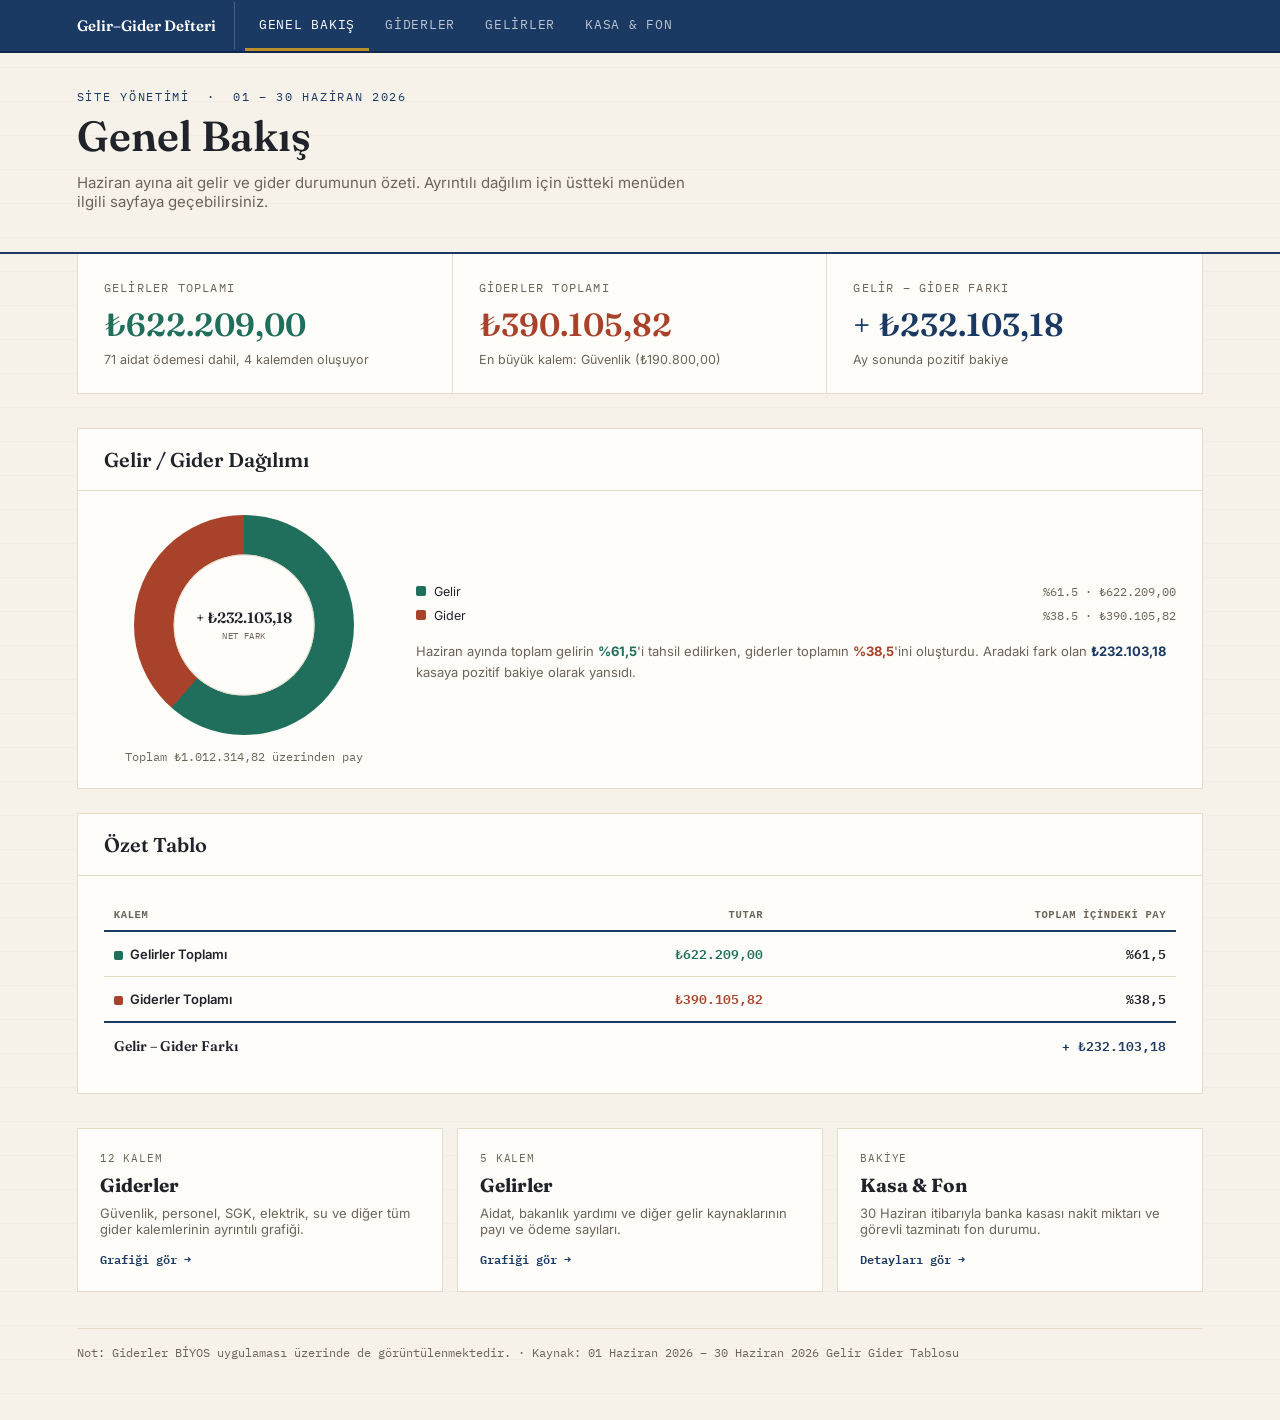
==== commit 3b6feb5d: "Update index.html" ====
--- a/index.html
+++ b/index.html
@@ -28,7 +28,7 @@
   <div class="hero-cell income">
     <div class="label">Gelirler Toplamı</div>
     <div class="amount">₺622.209,00</div>
-    <div class="sub">72 aidat ödemesi dahil, 4 kalemden oluşuyor</div>
+    <div class="sub">71 aidat ödemesi dahil, 4 kalemden oluşuyor</div>
   </div>
   <div class="hero-cell expense">
     <div class="label">Giderler Toplamı</div>
--- a/assets/style.css
+++ b/assets/style.css
@@ -0,0 +1,423 @@
+:root{
+  --paper:#F6F2E9;
+  --paper-rule: rgba(27,58,99,0.06);
+  --surface:#FFFDF9;
+  --border:#E4DCC9;
+  --ink:#20232A;
+  --ink-soft:#6B6459;
+  --expense:#A8422A;
+  --expense-soft:#F4E3DB;
+  --income:#1F6F5C;
+  --income-soft:#DFEDE7;
+  --navy:#1B3A63;
+  --navy-soft:#E3E9F1;
+  --gold:#B9902A;
+}
+*{box-sizing:border-box;}
+html,body{margin:0;padding:0;}
+body{
+  background:
+    repeating-linear-gradient(to bottom, transparent 0px, transparent 33px, var(--paper-rule) 34px),
+    var(--paper);
+  color:var(--ink);
+  font-family:'Inter',sans-serif;
+  padding:0 0 60px 0;
+}
+.mono{font-family:'IBM Plex Mono',monospace; font-variant-numeric: tabular-nums;}
+a{color:inherit;}
+
+/* ===== Nav ===== */
+.topnav{
+  position:sticky; top:0; z-index:50;
+  background:var(--navy);
+  padding:0 6vw;
+  display:flex;
+  align-items:center;
+  gap:2px;
+  overflow-x:auto;
+  border-bottom:2px solid #12274A;
+}
+.topnav .brand{
+  font-family:'Fraunces',serif;
+  font-weight:600;
+  color:#fff;
+  font-size:15px;
+  padding:14px 18px 14px 0;
+  margin-right:8px;
+  white-space:nowrap;
+  border-right:1px solid rgba(255,255,255,0.2);
+}
+.topnav a{
+  font-family:'IBM Plex Mono',monospace;
+  font-size:12.5px;
+  text-transform:uppercase;
+  letter-spacing:.06em;
+  color:rgba(255,255,255,0.7);
+  text-decoration:none;
+  padding:16px 14px;
+  white-space:nowrap;
+  border-bottom:3px solid transparent;
+  transition:color .15s, border-color .15s;
+}
+.topnav a:hover{color:#fff;}
+.topnav a.active{color:#fff; border-bottom-color:var(--gold);}
+
+/* ===== Header ===== */
+header.page-header{
+  padding:36px 6vw 26px 6vw;
+  border-bottom:2px solid var(--navy);
+}
+.eyebrow{
+  font-family:'IBM Plex Mono',monospace;
+  text-transform:uppercase;
+  letter-spacing:.14em;
+  font-size:12px;
+  color:var(--navy);
+  margin:0 0 10px 0;
+}
+h1{
+  font-family:'Fraunces',serif;
+  font-weight:600;
+  font-size:clamp(26px,4vw,42px);
+  margin:0 0 6px 0;
+  color:var(--ink);
+  line-height:1.05;
+}
+.subtitle{
+  color:var(--ink-soft);
+  font-size:15px;
+  max-width:640px;
+}
+
+/* ===== Hero stats ===== */
+.hero{
+  display:grid;
+  grid-template-columns:repeat(3,1fr);
+  gap:0;
+  margin:0 6vw;
+  border:1px solid var(--border);
+  border-top:none;
+  background:var(--surface);
+}
+.hero-cell{
+  padding:26px 26px;
+  border-right:1px solid var(--border);
+}
+.hero-cell:last-child{border-right:none;}
+.hero-cell .label{
+  font-size:12px;
+  text-transform:uppercase;
+  letter-spacing:.1em;
+  color:var(--ink-soft);
+  font-family:'IBM Plex Mono',monospace;
+  margin-bottom:10px;
+}
+.hero-cell .amount{
+  font-family:'Fraunces',serif;
+  font-size:clamp(20px,2.6vw,32px);
+  font-weight:600;
+}
+.hero-cell.expense .amount{color:var(--expense);}
+.hero-cell.income .amount{color:var(--income);}
+.hero-cell.net .amount{color:var(--navy);}
+.hero-cell .sub{margin-top:8px; font-size:12.5px; color:var(--ink-soft);}
+
+/* ===== Section shell ===== */
+.section{
+  margin:34px 6vw 0 6vw;
+  border:1px solid var(--border);
+  background:var(--surface);
+}
+.section-head{
+  padding:18px 26px;
+  border-bottom:1px solid var(--border);
+  display:flex;
+  align-items:baseline;
+  justify-content:space-between;
+  flex-wrap:wrap;
+  gap:8px;
+}
+.section-head h2{
+  font-family:'Fraunces',serif;
+  font-size:20px;
+  font-weight:600;
+  margin:0;
+}
+.section-head .total{font-family:'IBM Plex Mono',monospace; font-weight:600; font-size:16px;}
+.section-body{padding:24px 26px;}
+
+/* nav cards on home */
+.nav-cards{
+  display:grid;
+  grid-template-columns:repeat(3,1fr);
+  gap:14px;
+  margin:34px 6vw 0 6vw;
+}
+.nav-card{
+  display:block;
+  text-decoration:none;
+  background:var(--surface);
+  border:1px solid var(--border);
+  padding:22px;
+  transition:transform .15s, border-color .15s;
+}
+.nav-card:hover{transform:translateY(-2px); border-color:var(--navy);}
+.nav-card .tag{
+  font-family:'IBM Plex Mono',monospace;
+  font-size:11px;
+  text-transform:uppercase;
+  letter-spacing:.08em;
+  color:var(--ink-soft);
+  margin-bottom:8px;
+}
+.nav-card h3{
+  font-family:'Fraunces',serif;
+  font-size:19px;
+  margin:0 0 8px 0;
+  color:var(--ink);
+}
+.nav-card p{font-size:13px; color:var(--ink-soft); margin:0;}
+.nav-card .go{
+  margin-top:12px;
+  font-family:'IBM Plex Mono',monospace;
+  font-size:12px;
+  color:var(--navy);
+  font-weight:600;
+}
+
+/* ===== Chart layout ===== */
+.chart-grid{
+  display:grid;
+  grid-template-columns:280px 1fr;
+  gap:32px;
+  align-items:center;
+}
+.chart-box{
+  position:relative;
+  background:var(--surface);
+}
+.chart-caption{
+  text-align:center;
+  font-size:12px;
+  color:var(--ink-soft);
+  margin-top:14px;
+  font-family:'IBM Plex Mono',monospace;
+}
+
+/* ===== CSS-only donut chart (no external library, always renders) ===== */
+.donut-wrap{
+  position:relative;
+  width:220px;
+  height:220px;
+  margin:0 auto;
+}
+.donut{
+  width:100%;
+  height:100%;
+  border-radius:50%;
+  background: conic-gradient(#ccc 0deg 360deg); /* overwritten inline per chart */
+}
+.donut-hole{
+  position:absolute;
+  top:50%; left:50%;
+  transform:translate(-50%,-50%);
+  width:64%; height:64%;
+  background:var(--surface);
+  border-radius:50%;
+  display:flex;
+  flex-direction:column;
+  align-items:center;
+  justify-content:center;
+  text-align:center;
+  padding:6px;
+  box-shadow: inset 0 0 0 1px var(--border);
+}
+.donut-hole .value{
+  font-family:'Fraunces',serif;
+  font-weight:600;
+  font-size:15px;
+  line-height:1.2;
+}
+.donut-hole .label{
+  font-family:'IBM Plex Mono',monospace;
+  font-size:8.5px;
+  color:var(--ink-soft);
+  text-transform:uppercase;
+  letter-spacing:.05em;
+  margin-top:3px;
+}
+
+.legend-list{display:flex; flex-direction:column; gap:9px;}
+.legend-item{
+  display:flex;
+  align-items:center;
+  justify-content:space-between;
+  font-size:12.5px;
+  gap:10px;
+}
+.legend-left{display:flex; align-items:center; gap:8px; min-width:0;}
+.legend-left span.name{overflow:hidden; text-overflow:ellipsis; white-space:nowrap;}
+.legend-dot{
+  width:10px; height:10px;
+  border-radius:2px;
+  flex-shrink:0;
+}
+.legend-amount{
+  font-family:'IBM Plex Mono',monospace;
+  white-space:nowrap;
+  color:var(--ink-soft);
+  font-size:11.5px;
+}
+
+/* ===== Data tables ===== */
+.table-wrap{overflow-x:auto;}
+table.data-table{
+  width:100%;
+  border-collapse:collapse;
+  font-size:13px;
+  min-width:520px;
+}
+table.data-table thead th{
+  text-align:left;
+  font-family:'IBM Plex Mono',monospace;
+  font-size:10.5px;
+  text-transform:uppercase;
+  letter-spacing:.06em;
+  color:var(--ink-soft);
+  border-bottom:2px solid var(--navy);
+  padding:9px 10px;
+  white-space:nowrap;
+}
+table.data-table thead th.num{text-align:right;}
+table.data-table tbody td{
+  padding:11px 10px;
+  border-bottom:1px solid var(--border);
+  vertical-align:middle;
+}
+table.data-table tbody tr:hover{background:rgba(27,58,99,0.03);}
+table.data-table td.num{
+  font-family:'IBM Plex Mono',monospace;
+  text-align:right;
+  white-space:nowrap;
+  font-weight:600;
+}
+table.data-table td.desc{color:var(--ink-soft); font-size:12px;}
+table.data-table td.cat{font-weight:600; white-space:nowrap;}
+table.data-table td.count{
+  font-family:'IBM Plex Mono',monospace;
+  text-align:center;
+  color:var(--ink-soft);
+  font-size:12px;
+}
+table.data-table .mini-bar-cell{min-width:110px;}
+table.data-table .mini-bar-track{height:6px; background:var(--border); width:100%;}
+table.data-table .mini-bar-fill{height:100%;}
+table.data-table tfoot td{
+  padding:12px 10px;
+  border-top:2px solid var(--navy);
+  font-weight:700;
+  font-family:'IBM Plex Mono',monospace;
+}
+table.data-table tfoot td.cat{font-family:'Fraunces',serif; font-size:14px;}
+.cat-dot{
+  display:inline-block;
+  width:9px; height:9px;
+  border-radius:2px;
+  margin-right:7px;
+  vertical-align:middle;
+}
+tr.zero-tr{opacity:.45;}
+tr.highlight-tr td.cat{color:var(--gold);}
+
+/* ===== Ledger rows (used in giderler/gelirler detail lists) ===== */
+.row{
+  padding:12px 0;
+  border-bottom:1px dashed var(--border);
+}
+.row:last-child{border-bottom:none;}
+.row-top{
+  display:flex;
+  justify-content:space-between;
+  align-items:baseline;
+  gap:10px;
+  margin-bottom:6px;
+}
+.row-name{font-weight:600; font-size:13.5px;}
+.row-amount{font-family:'IBM Plex Mono',monospace; font-size:13.5px; white-space:nowrap;}
+.row-desc{font-size:11.5px; color:var(--ink-soft); margin-bottom:6px;}
+.row-meta{
+  display:flex; justify-content:space-between; font-size:11px; color:var(--ink-soft);
+  font-family:'IBM Plex Mono',monospace; margin-top:4px;
+}
+.bar-track{height:7px; background:var(--border); width:100%; overflow:hidden;}
+.bar-fill{height:100%;}
+.expense .bar-fill{background:var(--expense);}
+.income .bar-fill{background:var(--income);}
+.expense .row-amount{color:var(--expense);}
+.income .row-amount{color:var(--income);}
+.zero-row{opacity:.45;}
+.highlight-row .row-name{color:var(--gold);}
+.highlight-row .bar-fill{background:var(--gold) !important;}
+.highlight-row .row-amount{color:var(--gold) !important;}
+
+/* ===== Cash cards (reused on kasa page) ===== */
+.cash-grid{
+  display:grid;
+  grid-template-columns:repeat(3,1fr);
+  gap:14px;
+}
+.cash-card{
+  background:var(--navy-soft);
+  border:1px solid var(--border);
+  padding:20px 22px;
+}
+.cash-card .label{
+  font-family:'IBM Plex Mono',monospace;
+  font-size:11.5px;
+  text-transform:uppercase;
+  letter-spacing:.08em;
+  color:var(--navy);
+  margin-bottom:10px;
+  line-height:1.4;
+}
+.cash-card .amount{font-family:'Fraunces',serif; font-size:24px; font-weight:600; color:var(--navy);}
+.cash-card .sub{margin-top:8px; font-size:12px; color:var(--ink-soft); font-family:'IBM Plex Mono',monospace;}
+.cash-card.wide .split{display:flex; justify-content:space-between; margin-top:8px; font-size:13px;}
+.cash-card.wide .split div{font-family:'IBM Plex Mono',monospace;}
+.cash-card.wide .split .k{color:var(--ink-soft); font-size:11px; text-transform:uppercase; letter-spacing:.06em; margin-bottom:2px;}
+
+footer.page-footer{
+  margin:36px 6vw 0 6vw;
+  padding-top:16px;
+  border-top:1px solid var(--border);
+  font-size:11.5px;
+  color:var(--ink-soft);
+  font-family:'IBM Plex Mono',monospace;
+}
+
+/* ===== Responsive ===== */
+@media (max-width: 900px){
+  .chart-grid{grid-template-columns:1fr;}
+  .chart-box{max-width:320px; margin:0 auto;}
+}
+@media (max-width: 820px){
+  .hero{grid-template-columns:1fr;}
+  .hero-cell{border-right:none; border-bottom:1px solid var(--border);}
+  .nav-cards{grid-template-columns:1fr;}
+  .cash-grid{grid-template-columns:1fr;}
+}
+@media (max-width: 560px){
+  header.page-header{padding:26px 5vw 20px 5vw;}
+  .topnav{padding:0 5vw;}
+  .hero, .section, .nav-cards, .cash-section, footer.page-footer{margin-left:5vw; margin-right:5vw;}
+  h1{font-size:24px;}
+  .subtitle{font-size:13.5px;}
+  .hero-cell{padding:18px;}
+  .hero-cell .amount{font-size:20px;}
+  .section-head{padding:14px 16px;}
+  .section-body{padding:18px 16px;}
+  .section-head h2{font-size:17px;}
+  .row-name{font-size:12.5px;}
+  .row-amount{font-size:12.5px;}
+  .row-desc{font-size:10.5px;}
+}
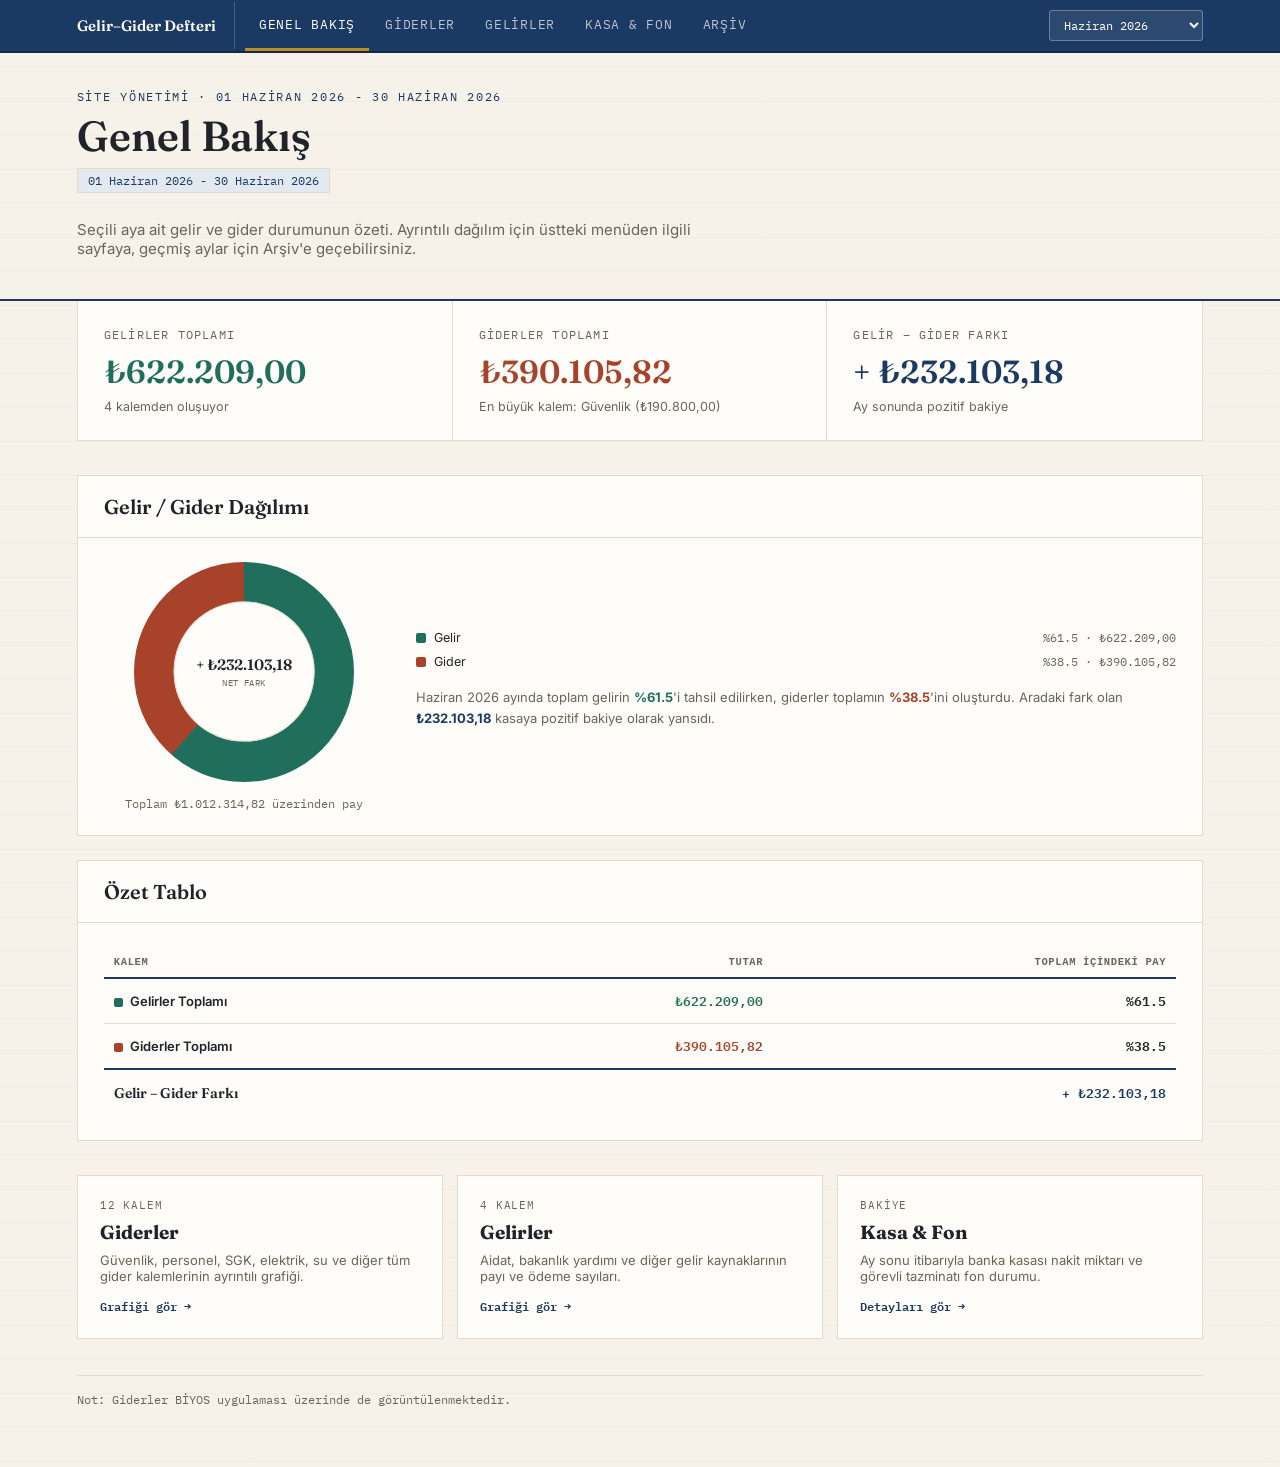
==== commit 7f71cfc3: "update" ====
--- a/index.html
+++ b/index.html
@@ -2,7 +2,7 @@
 <html lang="tr">
 <head>
 <meta charset="UTF-8">
-<title>Haziran 2026 · Gelir–Gider Defteri</title>
+<title>Gelir–Gider Defteri</title>
 <meta name="viewport" content="width=device-width, initial-scale=1.0">
 <link rel="preconnect" href="https://fonts.googleapis.com">
 <link href="https://fonts.googleapis.com/css2?family=Fraunces:opsz,wght@9..144,400;9..144,500;9..144,600;9..144,700&family=Inter:wght@400;500;600;700&family=IBM+Plex+Mono:wght@400;500;600;700&display=swap" rel="stylesheet">
@@ -16,29 +16,32 @@
   <a href="giderler.html">Giderler</a>
   <a href="gelirler.html">Gelirler</a>
   <a href="kasa.html">Kasa &amp; Fon</a>
+  <a href="arsiv.html">Arşiv</a>
+  <select id="monthSelect" class="month-select"></select>
 </nav>
 
 <header class="page-header">
-  <p class="eyebrow">Site Yönetimi &nbsp;·&nbsp; 01 – 30 Haziran 2026</p>
+  <p class="eyebrow">Site Yönetimi</p>
   <h1>Genel Bakış</h1>
-  <p class="subtitle">Haziran ayına ait gelir ve gider durumunun özeti. Ayrıntılı dağılım için üstteki menüden ilgili sayfaya geçebilirsiniz.</p>
+  <p class="period-badge" id="periodBadge"></p>
+  <p class="subtitle">Seçili aya ait gelir ve gider durumunun özeti. Ayrıntılı dağılım için üstteki menüden ilgili sayfaya, geçmiş aylar için Arşiv'e geçebilirsiniz.</p>
 </header>
 
 <section class="hero">
   <div class="hero-cell income">
     <div class="label">Gelirler Toplamı</div>
-    <div class="amount">₺622.209,00</div>
-    <div class="sub">71 aidat ödemesi dahil, 4 kalemden oluşuyor</div>
+    <div class="amount" id="heroGelir"></div>
+    <div class="sub" id="heroGelirSub"></div>
   </div>
   <div class="hero-cell expense">
     <div class="label">Giderler Toplamı</div>
-    <div class="amount">₺390.105,82</div>
-    <div class="sub">En büyük kalem: Güvenlik (₺190.800,00)</div>
+    <div class="amount" id="heroGider"></div>
+    <div class="sub" id="heroGiderSub"></div>
   </div>
   <div class="hero-cell net">
     <div class="label">Gelir – Gider Farkı</div>
-    <div class="amount">+ ₺232.103,18</div>
-    <div class="sub">Ay sonunda pozitif bakiye</div>
+    <div class="amount" id="heroFark"></div>
+    <div class="sub" id="heroFarkSub"></div>
   </div>
 </section>
 
@@ -53,15 +56,11 @@
           <div class="donut" id="balanceChart"></div>
           <div class="donut-hole"><div class="value"></div><div class="label"></div></div>
         </div>
-        <div class="chart-caption">Toplam ₺1.012.314,82 üzerinden pay</div>
+        <div class="chart-caption" id="balanceCaption"></div>
       </div>
       <div>
         <div class="legend-list" id="balanceLegend"></div>
-        <p style="font-size:13px; color:var(--ink-soft); margin-top:18px; line-height:1.6;">
-          Haziran ayında toplam gelirin <strong style="color:var(--income)">%61,5</strong>'i tahsil edilirken, giderler toplamın
-          <strong style="color:var(--expense)">%38,5</strong>'ini oluşturdu. Aradaki fark olan
-          <strong style="color:var(--navy)">₺232.103,18</strong> kasaya pozitif bakiye olarak yansıdı.
-        </p>
+        <p style="font-size:13px; color:var(--ink-soft); margin-top:18px; line-height:1.6;" id="balanceSummaryText"></p>
       </div>
     </div>
   </div>
@@ -77,54 +76,92 @@
         <thead>
           <tr><th>Kalem</th><th class="num">Tutar</th><th class="num">Toplam İçindeki Pay</th></tr>
         </thead>
-        <tbody>
-          <tr><td class="cat"><span class="cat-dot" style="background:#1F6F5C"></span>Gelirler Toplamı</td><td class="num" style="color:var(--income)">₺622.209,00</td><td class="num">%61,5</td></tr>
-          <tr><td class="cat"><span class="cat-dot" style="background:#A8422A"></span>Giderler Toplamı</td><td class="num" style="color:var(--expense)">₺390.105,82</td><td class="num">%38,5</td></tr>
-        </tbody>
-        <tfoot>
-          <tr><td class="cat">Gelir – Gider Farkı</td><td class="num" colspan="2" style="color:var(--navy)">+ ₺232.103,18</td></tr>
-        </tfoot>
+        <tbody id="summaryTableBody"></tbody>
+        <tfoot id="summaryTableFoot"></tfoot>
       </table>
     </div>
   </div>
 </section>
 
 <div class="nav-cards">
-  <a class="nav-card" href="giderler.html">
-    <div class="tag">12 Kalem</div>
+  <a class="nav-card" id="cardGider" href="giderler.html">
+    <div class="tag" id="cardGiderTag"></div>
     <h3>Giderler</h3>
     <p>Güvenlik, personel, SGK, elektrik, su ve diğer tüm gider kalemlerinin ayrıntılı grafiği.</p>
     <div class="go">Grafiği gör →</div>
   </a>
-  <a class="nav-card" href="gelirler.html">
-    <div class="tag">5 Kalem</div>
+  <a class="nav-card" id="cardGelir" href="gelirler.html">
+    <div class="tag" id="cardGelirTag"></div>
     <h3>Gelirler</h3>
     <p>Aidat, bakanlık yardımı ve diğer gelir kaynaklarının payı ve ödeme sayıları.</p>
     <div class="go">Grafiği gör →</div>
   </a>
-  <a class="nav-card" href="kasa.html">
+  <a class="nav-card" id="cardKasa" href="kasa.html">
     <div class="tag">Bakiye</div>
     <h3>Kasa &amp; Fon</h3>
-    <p>30 Haziran itibarıyla banka kasası nakit miktarı ve görevli tazminatı fon durumu.</p>
+    <p>Ay sonu itibarıyla banka kasası nakit miktarı ve görevli tazminatı fon durumu.</p>
     <div class="go">Detayları gör →</div>
   </a>
 </div>
 
 <footer class="page-footer">
-  Not: Giderler BİYOS uygulaması üzerinde de görüntülenmektedir. · Kaynak: 01 Haziran 2026 – 30 Haziran 2026 Gelir Gider Tablosu
+  Not: Giderler BİYOS uygulaması üzerinde de görüntülenmektedir.
 </footer>
 
-<script src="assets/data.js"></script>
+<script src="assets/months-data.js"></script>
+<script src="assets/common.js"></script>
 <script src="assets/charts.js"></script>
 <script>
+initMonthSelector();
+const monthId = getCurrentMonthId();
+const data = MONTHS[monthId];
+const T = data.totals;
+const grandTotal = T.gelir + T.gider;
+const gelirPct = (T.gelir/grandTotal*100);
+const giderPct = (T.gider/grandTotal*100);
+
+document.getElementById('periodBadge').textContent = data.period;
+document.querySelector('.eyebrow').textContent = 'Site Yönetimi · ' + data.period;
+
+document.getElementById('heroGelir').textContent = formatTL(T.gelir);
+document.getElementById('heroGelirSub').textContent = data.incomes.filter(i=>i.amount>0).length + ' kalemden oluşuyor';
+document.getElementById('heroGider').textContent = formatTL(T.gider);
+const topExpense = [...data.expenses].sort((a,b)=>b.amount-a.amount)[0];
+document.getElementById('heroGiderSub').textContent = 'En büyük kalem: ' + topExpense.name + ' (' + formatTL(topExpense.amount) + ')';
+document.getElementById('heroFark').textContent = (T.fark >= 0 ? '+ ' : '') + formatTL(T.fark);
+document.getElementById('heroFarkSub').textContent = T.fark >= 0 ? 'Ay sonunda pozitif bakiye' : 'Ay sonunda açık';
+
+document.getElementById('balanceCaption').textContent = 'Toplam ' + formatTL(grandTotal) + ' üzerinden pay';
+document.getElementById('balanceSummaryText').innerHTML =
+  data.label + ' ayında toplam gelirin <strong style="color:var(--income)">%' + gelirPct.toFixed(1) + '</strong>\'i tahsil edilirken, giderler toplamın ' +
+  '<strong style="color:var(--expense)">%' + giderPct.toFixed(1) + '</strong>\'ini oluşturdu. Aradaki fark olan ' +
+  '<strong style="color:var(--navy)">' + formatTL(Math.abs(T.fark)) + '</strong> kasaya ' + (T.fark >= 0 ? 'pozitif bakiye' : 'açık') + ' olarak yansıdı.';
+
 renderDonut('balanceChart', 'balanceLegend',
   [
-    { name: 'Gelir', amount: TOTALS.gelir, color: '#1F6F5C' },
-    { name: 'Gider', amount: TOTALS.gider, color: '#A8422A' }
+    { name: 'Gelir', amount: T.gelir, color: '#1F6F5C' },
+    { name: 'Gider', amount: T.gider, color: '#A8422A' }
   ],
-  formatTL(TOTALS.gelir - TOTALS.gider).replace('₺','+ ₺'),
+  (T.fark >= 0 ? '+ ' : '') + formatTL(T.fark),
   'Net Fark'
 );
+
+document.getElementById('summaryTableBody').innerHTML = `
+  <tr><td class="cat"><span class="cat-dot" style="background:#1F6F5C"></span>Gelirler Toplamı</td><td class="num" style="color:var(--income)">${formatTL(T.gelir)}</td><td class="num">%${gelirPct.toFixed(1)}</td></tr>
+  <tr><td class="cat"><span class="cat-dot" style="background:#A8422A"></span>Giderler Toplamı</td><td class="num" style="color:var(--expense)">${formatTL(T.gider)}</td><td class="num">%${giderPct.toFixed(1)}</td></tr>
+`;
+document.getElementById('summaryTableFoot').innerHTML = `
+  <tr><td class="cat">Gelir – Gider Farkı</td><td class="num" colspan="2" style="color:var(--navy)">${(T.fark >= 0 ? '+ ' : '')}${formatTL(T.fark)}</td></tr>
+`;
+
+document.getElementById('cardGiderTag').textContent = data.expenses.length + ' Kalem';
+document.getElementById('cardGelirTag').textContent = data.incomes.filter(i=>i.amount>0).length + ' Kalem';
+document.querySelectorAll('.nav-card').forEach(a => { a.href = a.getAttribute('href') + '?ay=' + monthId; });
+document.querySelectorAll('.topnav a').forEach(a => {
+  if (a.getAttribute('href') !== 'arsiv.html') {
+    a.href = a.getAttribute('href').split('?')[0] + '?ay=' + monthId;
+  }
+});
 </script>
 </body>
 </html>
--- a/assets/style.css
+++ b/assets/style.css
@@ -62,6 +62,30 @@
 .topnav a:hover{color:#fff;}
 .topnav a.active{color:#fff; border-bottom-color:var(--gold);}
 
+.month-select{
+  margin-left:auto;
+  background:rgba(255,255,255,0.08);
+  color:#fff;
+  border:1px solid rgba(255,255,255,0.3);
+  font-family:'IBM Plex Mono',monospace;
+  font-size:12px;
+  padding:6px 10px;
+  border-radius:3px;
+  cursor:pointer;
+  flex-shrink:0;
+}
+.month-select option{color:#000;}
+.period-badge{
+  font-family:'IBM Plex Mono',monospace;
+  font-size:11.5px;
+  color:var(--navy);
+  background:var(--navy-soft);
+  border:1px solid var(--border);
+  padding:4px 10px;
+  display:inline-block;
+  margin-top:4px;
+}
+
 /* ===== Header ===== */
 header.page-header{
   padding:36px 6vw 26px 6vw;
